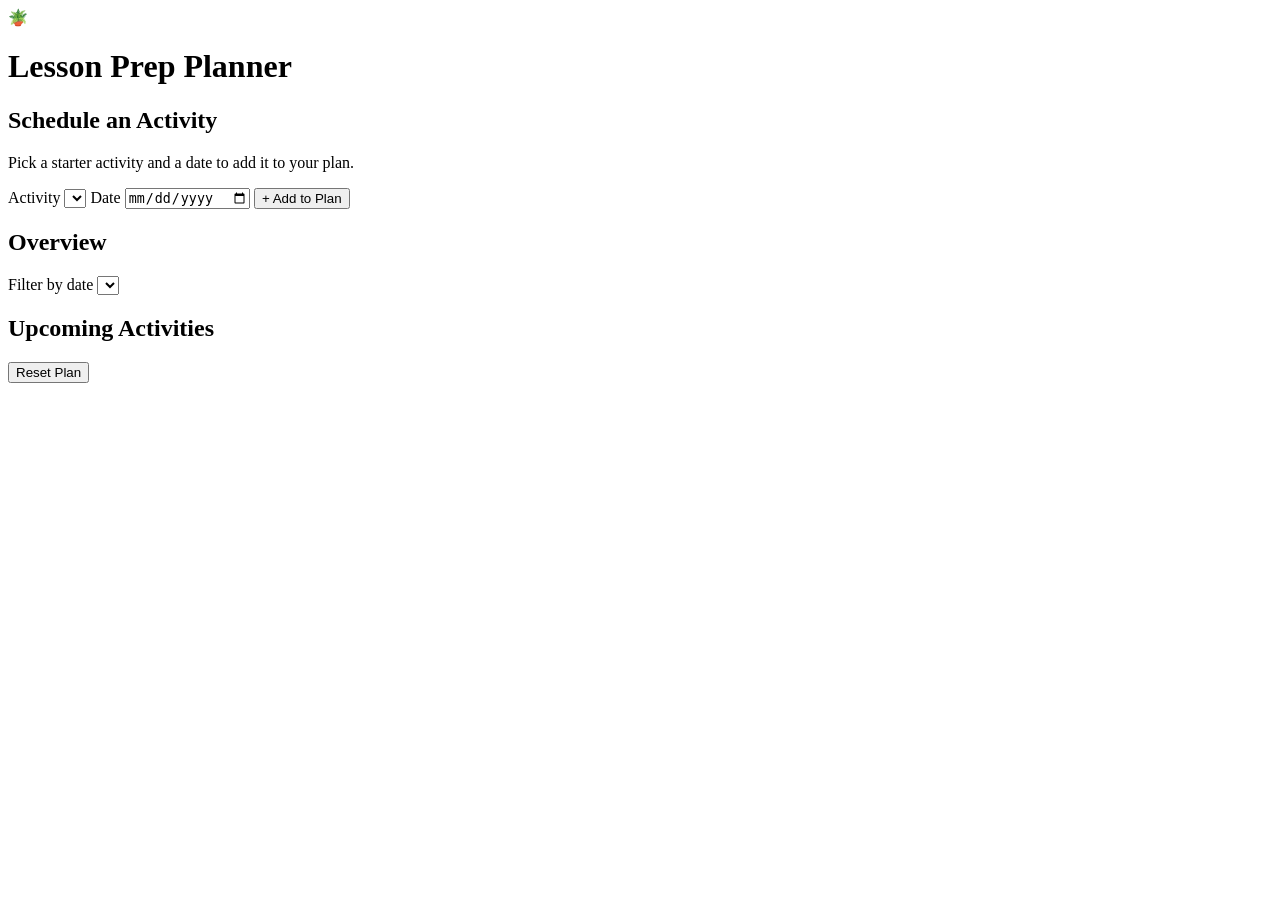
==== index.html @ 5c4bbe57 "Add semantic HTML skeleton for the real tool - Schedule form (activity dropdown + date input, inline" ====
<!DOCTYPE html>
<html lang="en">
<head>
<meta charset="UTF-8">
<meta name="viewport" content="width=device-width, initial-scale=1.0">
<title>Lesson Prep Planner</title>
<link rel="stylesheet" href="styles.css">
</head>
<body>
<div class="phone-shell">
  <header class="brand">
    <span class="logo-mark" aria-hidden="true">🪴</span>
    <h1>Lesson Prep Planner</h1>
  </header>

  <main>
    <section class="panel panel-mint" aria-labelledby="schedule-heading">
      <h2 id="schedule-heading">Schedule an Activity</h2>
      <p>Pick a starter activity and a date to add it to your plan.</p>

      <form id="schedule-form" novalidate>
        <label for="activity-select">Activity</label>
        <select id="activity-select" name="activity"></select>
        <span class="inline-error" id="activity-error" hidden></span>

        <label for="date-input">Date</label>
        <input type="date" id="date-input" name="date">
        <span class="inline-error" id="date-error" hidden></span>

        <button type="submit" class="pill-btn">+ Add to Plan</button>
      </form>
    </section>

    <section class="panel" aria-labelledby="overview-heading">
      <h2 id="overview-heading" class="section-label">Overview</h2>
      <div class="summary-chips" id="summary-chips"></div>

      <label for="date-filter">Filter by date</label>
      <select id="date-filter"></select>
    </section>

    <section aria-labelledby="activities-heading">
      <h2 id="activities-heading" class="section-label">Upcoming Activities</h2>
      <div id="activities-list"></div>
    </section>

    <section class="panel reset-panel" aria-label="Reset plan">
      <button type="button" id="reset-button" class="pill-btn pill-btn-silver">Reset Plan</button>
    </section>
  </main>
</div>

<script src="activities-data.js"></script>
<script src="app.js"></script>
</body>
</html>
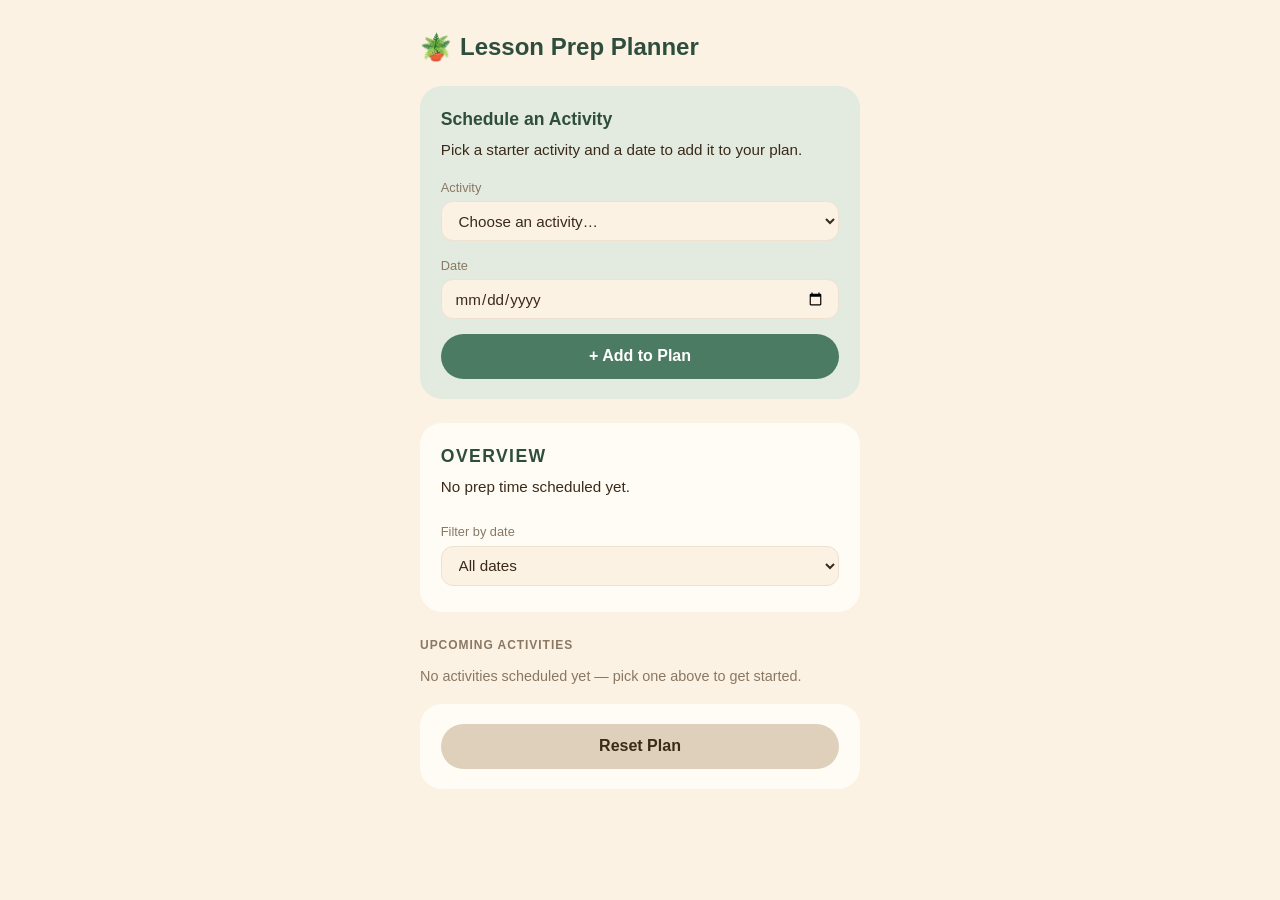
==== commit 508d72f6: "Implement toggle material, remove entry, filter, and reset actions - Checkbox toggle flips materials" ====
--- a/index.html
+++ b/index.html
@@ -46,6 +46,7 @@
 
     <section class="panel reset-panel" aria-label="Reset plan">
       <button type="button" id="reset-button" class="pill-btn pill-btn-silver">Reset Plan</button>
+      <p class="empty-message" id="reset-confirmation" role="status" hidden>Plan reset.</p>
     </section>
   </main>
 </div>
--- a/styles.css
+++ b/styles.css
@@ -0,0 +1,267 @@
+/* Lesson Prep Planner styles — implements DESIGN.md exactly.
+   Color palette, typography, and component rules below are adapted from
+   design-trials/trial-5-rootmap-style.html (the approved visual reference). */
+
+:root {
+  --bg: #fbf2e4;
+  --card: #fffcf6;
+  --mint: #e3ebe0;
+  --primary: #4b7c63;
+  --primary-dark: #2f4d3d;
+  --danger: #b5582f;
+  --apricot: #fbe9d7;
+  --silver: #ded0ba;
+  --text: #3b2a1a;
+  --muted: #8a7863;
+  --border: #eee1d0;
+  --on-primary: #ffffff;
+}
+
+* {
+  box-sizing: border-box;
+}
+
+body {
+  margin: 0;
+  /* Rounded, friendly system sans (stand-in for RootMap's Nunito — no CDN allowed) */
+  font-family: -apple-system, 'Segoe UI', Verdana, sans-serif;
+  background: var(--bg);
+  color: var(--text);
+  line-height: 1.5;
+}
+
+.phone-shell {
+  max-width: 480px;
+  margin: 0 auto;
+  padding: 1.75rem 1.25rem 2rem;
+}
+
+.brand {
+  display: flex;
+  align-items: center;
+  gap: 0.5rem;
+  margin-bottom: 1.25rem;
+}
+
+.brand .logo-mark {
+  font-size: 1.6rem;
+}
+
+.brand h1 {
+  font-size: 1.5rem;
+  font-weight: 800;
+  color: var(--primary-dark);
+  margin: 0;
+}
+
+.panel {
+  background: var(--card);
+  border-radius: 22px;
+  padding: 1.25rem 1.3rem;
+  margin-bottom: 1.5rem;
+}
+
+.panel-mint {
+  background: var(--mint);
+}
+
+.panel h2 {
+  font-size: 1.1rem;
+  font-weight: 800;
+  color: var(--primary-dark);
+  margin: 0 0 0.4rem;
+}
+
+.panel p {
+  margin: 0 0 1rem;
+  color: var(--text);
+  font-size: 0.95rem;
+}
+
+.pill-btn {
+  display: inline-flex;
+  align-items: center;
+  justify-content: center;
+  gap: 0.4rem;
+  width: 100%;
+  background: var(--primary);
+  color: var(--on-primary);
+  border: none;
+  border-radius: 999px;
+  padding: 0.85rem 1.2rem;
+  font-size: 1rem;
+  font-weight: bold;
+  cursor: pointer;
+  font-family: inherit;
+}
+
+.pill-btn:hover {
+  background: var(--primary-dark);
+}
+
+.pill-btn-silver {
+  background: var(--silver);
+  color: var(--text);
+}
+
+.pill-btn-outline {
+  width: auto;
+  background: transparent;
+  color: var(--danger);
+  border: 1.5px solid var(--danger);
+  padding: 0.4rem 0.9rem;
+  font-size: 0.78rem;
+}
+
+.pill-btn-outline:hover {
+  background: var(--danger);
+  color: var(--on-primary);
+}
+
+/* Text/date/select fields only — checkboxes are styled separately below
+   so this full-width rule doesn't stretch them (see DESIGN.md pitfall). */
+select,
+input[type="text"],
+input[type="date"] {
+  font-family: inherit;
+  font-size: 0.95rem;
+  padding: 0.6rem 0.8rem;
+  border-radius: 12px;
+  border: 1px solid var(--border);
+  background: var(--bg);
+  color: var(--text);
+  width: 100%;
+  margin-bottom: 0.4rem;
+}
+
+input[type="checkbox"] {
+  width: 18px;
+  height: 18px;
+  accent-color: var(--primary);
+  flex: none;
+  margin: 0;
+}
+
+label {
+  display: block;
+  font-size: 0.8rem;
+  color: var(--muted);
+  margin-bottom: 0.25rem;
+}
+
+.inline-error {
+  color: var(--danger);
+  font-size: 0.8rem;
+  display: block;
+  margin: -0.1rem 0 0.6rem;
+}
+
+.section-label {
+  text-transform: uppercase;
+  letter-spacing: 0.08em;
+  font-size: 0.75rem;
+  font-weight: bold;
+  color: var(--muted);
+  margin: 0 0 0.75rem;
+}
+
+.empty-message {
+  color: var(--muted);
+  font-size: 0.9rem;
+  margin: 0 0 1rem;
+}
+
+.summary-chips {
+  display: flex;
+  gap: 0.5rem;
+  flex-wrap: wrap;
+  margin-bottom: 0.5rem;
+}
+
+.chip {
+  background: var(--apricot);
+  color: var(--text);
+  padding: 0.4rem 0.8rem;
+  border-radius: 999px;
+  font-size: 0.8rem;
+}
+
+.activity-card {
+  background: var(--card);
+  border-radius: 20px;
+  padding: 1rem 1.1rem;
+  margin-bottom: 1rem;
+}
+
+.card-top-row {
+  display: flex;
+  justify-content: space-between;
+  align-items: flex-start;
+  gap: 0.5rem;
+}
+
+.activity-card h3 {
+  margin: 0 0 0.4rem;
+  font-size: 1.05rem;
+  color: var(--text);
+}
+
+.status-badge {
+  font-size: 0.7rem;
+  font-weight: bold;
+  padding: 0.25rem 0.65rem;
+  border-radius: 999px;
+  color: var(--on-primary);
+  white-space: nowrap;
+}
+
+.status-ready {
+  background: var(--primary);
+}
+
+.status-needs-prep {
+  background: var(--danger);
+}
+
+.meta-pills {
+  display: flex;
+  flex-wrap: wrap;
+  gap: 0.5rem;
+  margin-bottom: 0.6rem;
+}
+
+.meta-pill {
+  background: var(--mint);
+  color: var(--primary-dark);
+  font-size: 0.75rem;
+  padding: 0.2rem 0.6rem;
+  border-radius: 999px;
+}
+
+.materials-list {
+  list-style: none;
+  padding: 0;
+  margin: 0 0 0.7rem;
+  font-size: 0.88rem;
+}
+
+.materials-list li {
+  padding: 0.2rem 0;
+}
+
+.materials-list label {
+  display: flex;
+  align-items: center;
+  gap: 0.5rem;
+  color: var(--text);
+  font-size: inherit;
+  margin-bottom: 0;
+}
+
+.card-actions {
+  text-align: right;
+}
+
+.reset-panel {
+  text-align: center;
+}
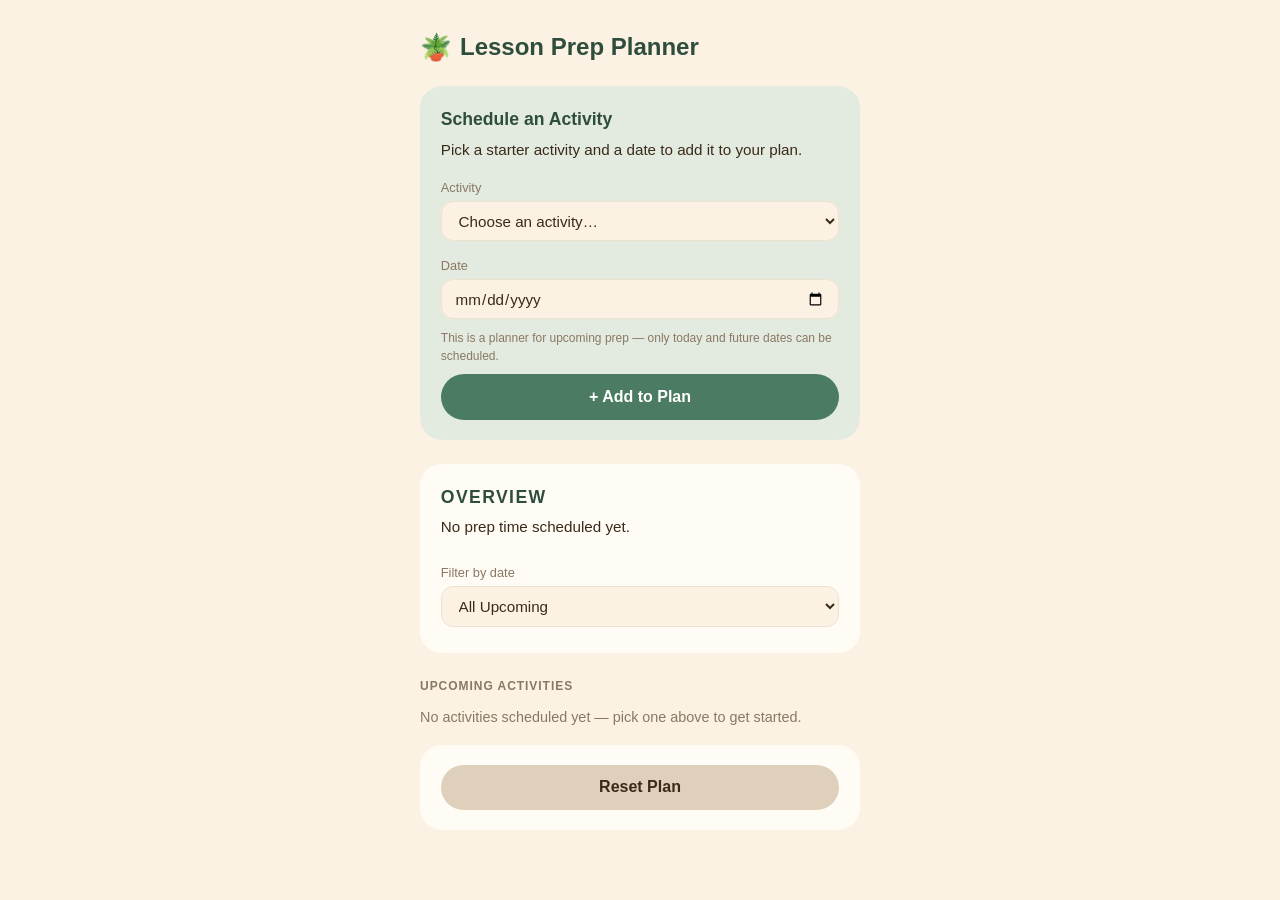
==== commit 2cee688c: "Enhance date filtering and validation: implement fixed buckets for upcoming activities, add past dat" ====
--- a/index.html
+++ b/index.html
@@ -26,6 +26,7 @@
         <label for="date-input">Date</label>
         <input type="date" id="date-input" name="date">
         <span class="inline-error" id="date-error" hidden></span>
+        <span class="field-hint">This is a planner for upcoming prep — only today and future dates can be scheduled.</span>
 
         <button type="submit" class="pill-btn">+ Add to Plan</button>
       </form>
--- a/styles.css
+++ b/styles.css
@@ -156,6 +156,13 @@
   margin: -0.1rem 0 0.6rem;
 }
 
+.field-hint {
+  color: var(--muted);
+  font-size: 0.75rem;
+  display: block;
+  margin: -0.4rem 0 0.6rem;
+}
+
 .section-label {
   text-transform: uppercase;
   letter-spacing: 0.08em;
@@ -186,6 +193,11 @@
   font-size: 0.8rem;
 }
 
+.chip-past {
+  background: var(--silver);
+  color: var(--muted);
+}
+
 .activity-card {
   background: var(--card);
   border-radius: 20px;
@@ -238,6 +250,24 @@
   border-radius: 999px;
 }
 
+.meta-pill-past {
+  background: var(--danger);
+  color: var(--on-primary);
+}
+
+.activity-card-past {
+  box-shadow: inset 4px 0 0 var(--danger);
+}
+
+.activity-photo {
+  display: block;
+  width: 100%;
+  aspect-ratio: 4 / 3;
+  object-fit: cover;
+  border-radius: 14px;
+  margin-bottom: 0.75rem;
+}
+
 .materials-list {
   list-style: none;
   padding: 0;
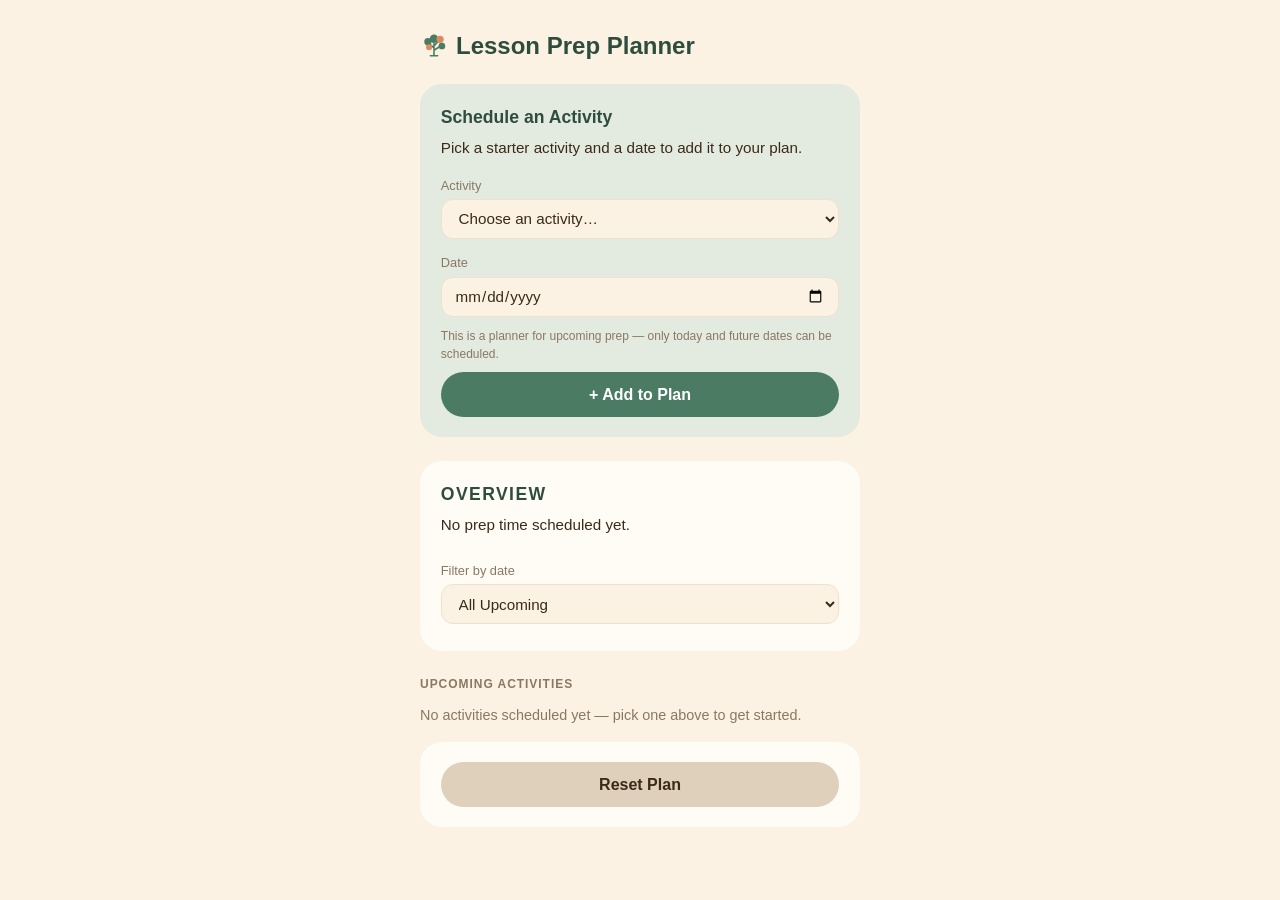
==== commit f8e3f0a3: "Add inline SVG brand mark to header and adjust styles for logo" ====
--- a/index.html
+++ b/index.html
@@ -9,7 +9,16 @@
 <body>
 <div class="phone-shell">
   <header class="brand">
-    <span class="logo-mark" aria-hidden="true">🪴</span>
+    <span class="logo-mark" aria-hidden="true">
+      <svg viewBox="0 0 46 46" role="presentation">
+        <path d="M23 39V19M23 26l-8-7M23 23l8-9M23 30l11-7M17 39h12" stroke="#4b7c63" stroke-width="2.6" stroke-linecap="round" />
+        <circle cx="13" cy="16" r="6" fill="#4b7c63" />
+        <circle cx="23" cy="11" r="7" fill="#4b7c63" />
+        <circle cx="33" cy="12" r="6" fill="#d98b62" />
+        <circle cx="36" cy="23" r="5.5" fill="#4b7c63" />
+        <circle cx="15" cy="25" r="5" fill="#d98b62" />
+      </svg>
+    </span>
     <h1>Lesson Prep Planner</h1>
   </header>
 
--- a/styles.css
+++ b/styles.css
@@ -44,7 +44,12 @@
 }
 
 .brand .logo-mark {
-  font-size: 1.6rem;
+  display: flex;
+}
+
+.brand .logo-mark svg {
+  width: 28px;
+  height: 32px;
 }
 
 .brand h1 {
@@ -180,17 +185,37 @@
 
 .summary-chips {
   display: flex;
-  gap: 0.5rem;
+  gap: 0.4rem 0.5rem;
   flex-wrap: wrap;
   margin-bottom: 0.5rem;
 }
 
 .chip {
+  display: flex;
+  flex-direction: column;
+  align-items: center;
+  gap: 0.1rem;
   background: var(--apricot);
   color: var(--text);
-  padding: 0.4rem 0.8rem;
-  border-radius: 999px;
-  font-size: 0.8rem;
+  padding: 0.4rem 0.65rem;
+  border-radius: 16px;
+  text-align: center;
+  box-sizing: border-box;
+  /* Fixed ~2-up width (not content-based) so chips always land in a
+     predictable two-column grid instead of each wrapping to its own full
+     row, no matter how long the date/prep-time text gets. */
+  flex: 0 1 calc(50% - 0.25rem);
+  max-width: calc(50% - 0.25rem);
+}
+
+.chip-date {
+  font-size: 0.78rem;
+  font-weight: bold;
+}
+
+.chip-detail {
+  font-size: 0.7rem;
+  color: var(--muted);
 }
 
 .chip-past {
@@ -295,3 +320,15 @@
 .reset-panel {
   text-align: center;
 }
+
+/* Narrow phones (e.g. iPhone SE, ~320–360px): trim shell padding so panels
+   gain a little extra width for content like summary chips to wrap into. */
+@media (max-width: 360px) {
+  .phone-shell {
+    padding: 1.5rem 0.9rem 1.75rem;
+  }
+
+  .panel {
+    padding: 1.1rem 1rem;
+  }
+}
